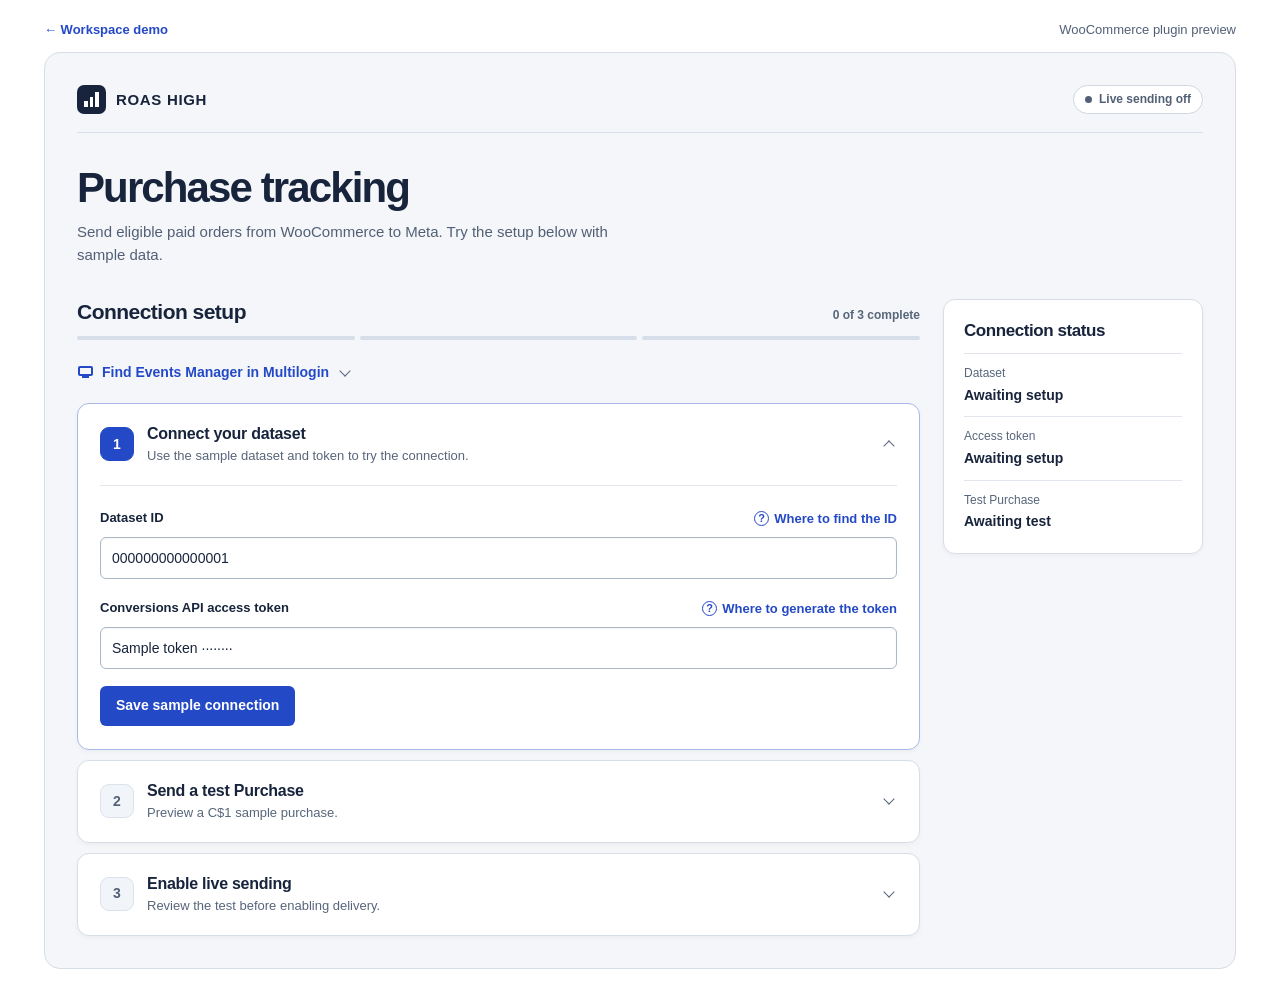
==== purchase-tracking/index.html @ a08dd2e5 "Link the workspace demo to the WooCommerce purchase tracking preview" ====
<!doctype html>
<html lang="en">
<head>
  <meta charset="utf-8">
  <meta name="viewport" content="width=device-width, initial-scale=1">
  <meta http-equiv="Content-Security-Policy" content="default-src 'self'; connect-src 'none'; object-src 'none'; form-action 'none'; base-uri 'none'">
  <meta name="description" content="Try ROAS HIGH Purchase tracking for WooCommerce with a sample dataset.">
  <title>Purchase tracking demo · ROAS HIGH</title>
  <link rel="stylesheet" href="./dashboard.css">
  <link rel="stylesheet" href="./preview.css">
  <script src="./preview.js" defer></script>
</head>
<body>
  <nav class="preview-nav" aria-label="Demo navigation">
    <a href="../#demo"><span aria-hidden="true">←</span> Workspace demo</a>
    <span>WooCommerce plugin preview</span>
  </nav>
  <main class="wrap rh-app">
    <header class="rh-mast">
      <span class="rh-brand"><span class="rh-logo" aria-hidden="true"><i></i><i></i><i></i></span> ROAS HIGH</span>
      <span class="rh-live-pill"><i aria-hidden="true"></i><span id="sending-status">Live sending off</span></span>
    </header>
    <div class="rh-heading">
      <h1>Purchase tracking</h1>
      <p>Send eligible paid orders from WooCommerce to Meta. Try the setup below with sample data.</p>
    </div>
    <noscript><p class="rh-notice">Enable JavaScript to try the three setup steps.</p></noscript>
    <div class="rh-layout">
      <section class="rh-flow" aria-labelledby="setup-title">
        <div class="rh-section-head">
          <h2 id="setup-title">Connection setup</h2>
          <span class="rh-count" role="status">0 of 3 complete</span>
        </div>
        <div class="rh-progress" aria-hidden="true"><i></i><i></i><i></i></div>
        <details class="rh-profile-guide">
          <summary><span class="monitor" aria-hidden="true"></span>Find Events Manager in Multilogin<span class="rh-chevron" aria-hidden="true"></span></summary>
          <div class="rh-guide-body">
            <p>In Multilogin, select <strong>Browser</strong>, open your assigned folder and start your profile. Paste this address into a tab inside that profile. Choose your client’s dataset and keep WordPress open in another tab.</p>
            <div class="rh-guide-address">
              <input class="rh-input" id="events-address" type="text" readonly aria-label="Events Manager address" value="https://business.facebook.com/events_manager2/">
              <button class="rh-button rh-secondary" id="copy-address" type="button">Copy address</button>
            </div>
            <span class="rh-copy-status" id="copy-status" role="status"></span>
          </div>
        </details>
        <details class="rh-step is-current" open>
          <summary><span class="rh-step-no">1</span><span class="rh-step-title"><strong>Connect your dataset</strong><small>Use the sample dataset and token to try the connection.</small></span><span class="rh-chevron" aria-hidden="true"></span></summary>
          <div class="rh-step-body">
            <div class="rh-field">
              <div class="rh-field-head">
                <label for="dataset">Dataset ID</label>
                <details class="rh-help"><summary>Where to find the ID</summary><div class="rh-help-content">In Events Manager, open <strong>Data sources</strong>, select the store’s dataset and copy the <strong>Dataset ID</strong> from <strong>Settings</strong>.</div></details>
              </div>
              <input class="rh-input" id="dataset" readonly value="000000000000001">
            </div>
            <div class="rh-field">
              <div class="rh-field-head">
                <label for="token">Conversions API access token</label>
                <details class="rh-help"><summary>Where to generate the token</summary><div class="rh-help-content">In the same dataset’s <strong>Settings</strong>, find <strong>Conversions API</strong> and choose <strong>Generate access token</strong> under manual setup. Enter it in the installed WordPress plugin.</div></details>
              </div>
              <input class="rh-input" id="token" readonly value="Sample token ········">
            </div>
            <button class="rh-button rh-primary" type="button" id="connect">Save sample connection</button>
          </div>
        </details>
        <details class="rh-step">
          <summary><span class="rh-step-no">2</span><span class="rh-step-title"><strong>Send a test Purchase</strong><small>Preview a C$1 sample purchase.</small></span><span class="rh-chevron" aria-hidden="true"></span></summary>
          <div class="rh-step-body">
            <div class="rh-field">
              <div class="rh-field-head">
                <label for="test-code">Test event code</label>
                <details class="rh-help"><summary>Where to find the test code</summary><div class="rh-help-content">Open the same dataset’s <strong>Test events</strong> tab in Multilogin. Look under <strong>server events</strong> for the code beginning with TEST.</div></details>
              </div>
              <input class="rh-input" id="test-code" readonly value="TESTDEMO">
            </div>
            <p class="rh-field-hint" id="test-hint">Save the sample connection in step 1 to unlock the test.</p>
            <button class="rh-button rh-primary" type="button" id="test" disabled>Simulate test Purchase</button>
          </div>
        </details>
        <details class="rh-step">
          <summary><span class="rh-step-no">3</span><span class="rh-step-title"><strong>Enable live sending</strong><small>Review the test before enabling delivery.</small></span><span class="rh-chevron" aria-hidden="true"></span></summary>
          <div class="rh-step-body">
            <p id="review-hint">Finish the sample test in step 2 to unlock this step.</p>
            <label class="rh-check"><input type="checkbox" id="reviewed" disabled><span>I reviewed the sample Purchase.</span></label>
            <button class="rh-button rh-primary" type="button" id="enable" disabled>Enable in preview</button>
            <button class="rh-button rh-secondary" type="button" id="restart" hidden>Restart demo</button>
          </div>
        </details>
      </section>
      <aside class="rh-aside" aria-labelledby="status-title">
        <section class="rh-card">
          <h2 id="status-title">Connection status</h2>
          <dl class="rh-details-list">
            <div><dt>Dataset</dt><dd id="dataset-status">Awaiting setup</dd></div>
            <div><dt>Access token</dt><dd id="token-status">Awaiting setup</dd></div>
            <div><dt>Test Purchase</dt><dd id="test-status">Awaiting test</dd></div>
          </dl>
        </section>
      </aside>
    </div>
  </main>
</body>
</html>
---- purchase-tracking/dashboard.css ----
/* The container follows the available WordPress content area, including its sidebar. */
.wrap.rh-app {
	--rh-ink: #17243b;
	--rh-secondary: #526076;
	--rh-muted: #58667b;
	--rh-border: #d7dee7;
	--rh-surface: #fff;
	--rh-canvas: #f4f6f9;
	--rh-accent: #2449c7;
	--rh-accent-dark: #193da7;
	--rh-accent-light: #edf2ff;
	--rh-green: #166345;
	--rh-green-light: #e8f5ed;
	--rh-shadow: 0 2px 5px rgba(23, 36, 59, .04);
	container: rh-dashboard / inline-size;
	box-sizing: border-box;
	max-width: 1192px;
	margin: 16px 20px 40px 0;
	padding: clamp(14px, 2.5vw, 36px);
	border: 1px solid var(--rh-border);
	border-radius: 16px;
	background: var(--rh-canvas);
	color: var(--rh-ink);
	font: 400 14px/1.55 Inter, -apple-system, BlinkMacSystemFont, "Segoe UI", sans-serif;
	overflow-wrap: anywhere;
}

.rh-app *, .rh-app *::before, .rh-app *::after { box-sizing: border-box; }
.rh-app p { margin: 0 0 12px; color: var(--rh-secondary); font: inherit; }
.rh-app p:last-child { margin-bottom: 0; }
.rh-app h2, .rh-app h3 {
	margin: 0;
	color: var(--rh-ink);
	font-weight: 650;
	line-height: 1.25;
	letter-spacing: -.025em;
}
.rh-app h2 { font-size: 21px; }
.rh-app h3 { font-size: 17px; }
.rh-app a { color: var(--rh-accent); text-underline-offset: 3px; }
.rh-app a:hover { color: var(--rh-accent-dark); }
.rh-app :focus-visible {
	outline: 3px solid var(--rh-accent);
	outline-offset: 3px;
	box-shadow: none;
}

.rh-app .rh-mast {
	display: flex;
	align-items: center;
	justify-content: space-between;
	flex-wrap: wrap;
	gap: 10px;
	padding-bottom: 18px;
	border-bottom: 1px solid var(--rh-border);
}
.rh-app .rh-brand {
	display: inline-flex;
	align-items: center;
	gap: 10px;
	color: var(--rh-ink);
	font-size: 15px;
	font-weight: 750;
	letter-spacing: .045em;
	line-height: 1.2;
}
.rh-app .rh-logo {
	display: inline-flex;
	align-items: flex-end;
	justify-content: center;
	gap: 2px;
	width: 29px;
	height: 29px;
	padding: 7px;
	border-radius: 7px;
	background: var(--rh-ink);
}
.rh-app .rh-logo i { flex: 1; height: 40%; background: #fff; }
.rh-app .rh-logo i:nth-child(2) { height: 70%; }
.rh-app .rh-logo i:last-child { height: 100%; }
.rh-app .rh-live-pill {
	display: inline-flex;
	align-items: center;
	gap: 7px;
	padding: 4px 11px;
	border: 1px solid #cfd7e1;
	border-radius: 99px;
	background: #fff;
	color: var(--rh-secondary);
	font-size: 12px;
	font-weight: 600;
}
.rh-app .rh-live-pill i { width: 7px; height: 7px; border-radius: 50%; background: currentColor; }
.rh-app .rh-live-pill.is-live { background: var(--rh-green-light); border-color: #b4dac4; color: var(--rh-green); }
.rh-app .rh-heading { margin: 26px 0; }
.rh-app .rh-heading h1 {
	margin: 0;
	padding: 0;
	color: var(--rh-ink);
	font-size: clamp(29px, 5cqi, 42px);
	font-weight: 650;
	line-height: 1.1;
	letter-spacing: -.045em;
}
.rh-app .rh-heading p { max-width: 68ch; margin-top: 9px; font-size: 15px; }

.rh-app .rh-layout { display: grid; align-items: start; gap: 22px; }
.rh-app .rh-flow, .rh-app .rh-aside { min-width: 0; }
.rh-app .rh-section-head {
	display: flex;
	align-items: baseline;
	justify-content: space-between;
	flex-wrap: wrap;
	gap: 4px 12px;
}
.rh-app .rh-count { color: var(--rh-muted); font-size: 12px; font-weight: 600; font-variant-numeric: tabular-nums; }
.rh-app .rh-progress { display: flex; gap: 5px; margin: 11px 0 17px; }
.rh-app .rh-progress i { flex: 1; height: 4px; background: #d6dfe9; border-radius: 3px; }
.rh-app .rh-progress i.is-done { background: var(--rh-accent); }

.rh-app .rh-step,
.rh-app .rh-card,
.rh-app .rh-diagnostics {
	border: 1px solid var(--rh-border);
	border-radius: 12px;
	background: var(--rh-surface);
	box-shadow: var(--rh-shadow);
}
.rh-app .rh-step + .rh-step { margin-top: 10px; }
.rh-app .rh-step.is-current { border-color: #a8b9e7; }
.rh-app .rh-step > summary {
	display: grid;
	grid-template-columns: auto minmax(0, 1fr) auto;
	align-items: center;
	gap: 13px;
	padding: 17px;
	border-radius: 11px;
	cursor: pointer;
	list-style: none;
}
.rh-app summary::-webkit-details-marker { display: none; }
.rh-app .rh-step > summary:hover,
.rh-app .rh-diagnostics > summary:hover { background: #f7f9fc; }
.rh-app .rh-step[open] > summary { border-radius: 11px 11px 0 0; }
.rh-app .rh-step-no {
	display: inline-grid;
	place-items: center;
	min-width: 34px;
	height: 34px;
	padding-inline: 4px;
	border: 1px solid #dbe2eb;
	border-radius: 9px;
	background: #f1f4f8;
	color: var(--rh-secondary);
	font-size: 14px;
	font-weight: 700;
	font-variant-numeric: tabular-nums;
}
.rh-app .rh-step.is-current .rh-step-no { border-color: var(--rh-accent); background: var(--rh-accent); color: #fff; }
.rh-app .rh-step.is-done .rh-step-no { border-color: #cbe3d5; background: var(--rh-green-light); color: var(--rh-green); }
.rh-app .rh-step-title strong { display: block; font-size: 16px; font-weight: 650; line-height: 1.32; letter-spacing: -.016em; }
.rh-app .rh-step-title small { display: block; margin-top: 3px; color: var(--rh-muted); font-size: 13px; line-height: 1.45; }
.rh-app .rh-chevron {
	display: block;
	width: 8px;
	height: 8px;
	margin-inline: 4px;
	border: solid var(--rh-muted);
	border-width: 0 1.7px 1.7px 0;
	transform: translateY(-2px) rotate(45deg);
}
.rh-app details[open] > summary .rh-chevron { transform: translateY(2px) rotate(225deg); }
.rh-app .rh-step-body { margin-inline: 17px; padding-block: 17px 20px; border-top: 1px solid #e2e7ed; }
.rh-app .rh-step-body > :first-child, .rh-app .rh-card > :first-child { margin-top: 0; }
.rh-app .rh-step-body > :last-child, .rh-app .rh-card > :last-child { margin-bottom: 0; }
.rh-app .rh-field { min-width: 0; margin-bottom: 17px; }
.rh-app .rh-field-head { display: flex; align-items: baseline; justify-content: space-between; flex-wrap: wrap; gap: 3px 12px; }
.rh-app .rh-field label, .rh-app .rh-field-head label { color: var(--rh-ink); font-size: 13px; font-weight: 630; }
.rh-app .rh-input {
	display: block;
	width: 100%;
	max-width: 100%;
	min-height: 42px;
	margin: 5px 0 0;
	padding: 8px 11px;
	border: 1px solid #aab7c7;
	border-radius: 6px;
	background: #fff;
	box-shadow: inset 0 1px 2px rgba(23, 36, 59, .035);
	color: var(--rh-ink);
	font: inherit;
	line-height: 1.45;
}
.rh-app .rh-input::placeholder { color: #64748a; opacity: 1; }
.rh-app .rh-input:focus { border-color: var(--rh-accent); outline: 2px solid var(--rh-accent); outline-offset: 1px; box-shadow: none; }
.rh-app textarea.rh-input { min-height: 75px; resize: vertical; }
.rh-app .rh-field-hint, .rh-app .rh-muted { color: var(--rh-muted); font-size: 13px; }
.rh-app .rh-field-hint { margin: 5px 0 0; }
.rh-app .rh-help { min-width: 0; }
.rh-app .rh-help > summary,
.rh-app .rh-help-link { width: fit-content; max-width: 100%; color: var(--rh-accent); font-size: 13px; font-weight: 550; cursor: pointer; }
.rh-app .rh-help > summary { list-style: none; text-decoration: underline; text-underline-offset: 3px; }
.rh-app .rh-help-content {
	margin: 8px 0 12px;
	padding: 12px 14px;
	border-left: 3px solid #bdcbed;
	border-radius: 0 5px 5px 0;
	background: #f4f7fc;
	color: var(--rh-secondary);
	font-size: 13px;
}
.rh-app .rh-field-head:has(.rh-help[open]) .rh-help { flex-basis: 100%; }
.rh-app .rh-help-content p { margin-bottom: 6px; }
.rh-app .rh-help-content p:last-child { margin-bottom: 0; }
.rh-app .rh-help-content ol, .rh-app .rh-help-content ul { margin: 6px 0; padding-inline-start: 20px; }
.rh-app .rh-help-content li { margin: 3px 0; }

.rh-app .rh-action-row, .rh-app .rh-inline-form { display: flex; flex-wrap: wrap; align-items: center; gap: 9px 12px; }
.rh-app .rh-inline-form { align-items: flex-end; }
.rh-app .rh-inline-form label { min-width: 0; max-width: 100%; font-weight: 600; }
.rh-app .rh-inline-form .rh-field { flex: 1; min-width: min(155px, 100%); margin: 0; }
.rh-app .rh-button {
	display: inline-flex;
	align-items: center;
	justify-content: center;
	gap: 7px;
	max-width: 100%;
	min-height: 40px;
	margin: 0;
	padding: 8px 15px;
	border: 1px solid transparent;
	border-radius: 6px;
	font-family: inherit;
	font-size: 14px;
	font-weight: 600;
	line-height: 1.4;
	text-align: center;
	text-decoration: none;
	white-space: normal;
	cursor: pointer;
}
.rh-app .rh-primary { background: var(--rh-accent); color: #fff; }
.rh-app .rh-primary:hover { background: var(--rh-accent-dark); color: #fff; }
.rh-app .rh-secondary { border-color: #b9c4d3; background: white; color: var(--rh-ink); }
.rh-app .rh-secondary:hover { border-color: #7d8da4; background: #f3f6fa; color: var(--rh-ink); }
.rh-app .rh-button:disabled, .rh-app .rh-button[aria-disabled="true"] { background: #e5e9ef; border-color: #d8dfe8; color: #5d6879; cursor: default; }
.rh-app .rh-check {
	display: flex;
	align-items: flex-start;
	gap: 9px;
	margin-block: 12px;
	color: var(--rh-secondary);
	font-size: 14px;
	cursor: pointer;
}
.rh-app .rh-check input[type="checkbox"] { flex: 0 0 auto; margin: 3px 0 0; accent-color: var(--rh-accent); }

.rh-app .rh-aside { display: grid; gap: 12px; align-content: start; }
.rh-app .rh-card { padding: 20px; }
.rh-app .rh-card h2, .rh-app .rh-card h3 { margin-block: 0 12px; font-size: 17px; }
.rh-app .rh-card p { font-size: 13px; }
.rh-app .rh-card-icon {
	display: inline-grid;
	place-items: center;
	width: 33px;
	height: 33px;
	margin: 0 0 12px;
	border-radius: 8px;
	background: var(--rh-accent-light);
	color: var(--rh-accent);
	font-size: 18px;
}
.rh-app .rh-details-list { margin: 6px 0 0; }
.rh-app .rh-details-list > div { padding-block: 10px; border-top: 1px solid #e1e6ec; }
.rh-app .rh-details-list > div:last-child { padding-bottom: 0; }
.rh-app .rh-details-list dt { margin: 0; color: var(--rh-muted); font-size: 12px; }
.rh-app .rh-details-list dd { margin: 2px 0 0; color: var(--rh-ink); font-size: 14px; font-weight: 600; }
.rh-app .rh-receipt, .rh-app .rh-note, .rh-app .rh-notice {
	margin: 12px 0;
	padding: 11px 14px;
	border: 1px solid #cbd8ec;
	border-radius: 7px;
	background: #f0f5fc;
	color: #344a68;
	font-size: 13px;
}
.rh-app .rh-receipt { background: #f5f7fa; border-color: var(--rh-border); }
.rh-app .rh-receipt code, .rh-app .rh-diagnostic-body code { white-space: normal; overflow-wrap: anywhere; }
.rh-app .rh-notice { margin: 0 0 16px; border-inline-start: 3px solid var(--rh-accent); }
.rh-app .rh-diagnostics { margin-top: 18px; }
.rh-app .rh-diagnostics > summary {
	display: flex;
	align-items: center;
	justify-content: space-between;
	gap: 10px;
	padding: 14px 17px;
	border-radius: 11px;
	color: var(--rh-ink);
	font-size: 14px;
	font-weight: 600;
	list-style: none;
	cursor: pointer;
}
.rh-app .rh-diagnostic-body { margin-inline: 17px; padding-block: 16px 18px; border-top: 1px solid #e2e7ed; }
.rh-app .rh-diagnostic-body > :last-child { margin-bottom: 0; }
.rh-app .rh-skiplink:not(:focus) { position: absolute; width: 1px; height: 1px; overflow: hidden; clip-path: inset(50%); }

@container rh-dashboard (min-width: 560px) {
	.rh-app .rh-heading { margin-block: 32px; }
	.rh-app .rh-step > summary { padding: 19px 22px; }
	.rh-app .rh-step-body { margin-inline: 22px; padding-block: 20px 23px; }
}
@container rh-dashboard (min-width: 760px) {
	.rh-app .rh-layout { grid-template-columns: minmax(0, 1fr) 260px; gap: 23px; }
}
@container rh-dashboard (max-width: 365px) {
	.rh-app .rh-mast { gap: 7px; padding-bottom: 13px; }
	.rh-app .rh-step > summary { gap: 9px; padding: 14px 12px; }
	.rh-app .rh-step-body, .rh-app .rh-diagnostic-body { margin-inline: 12px; }
	.rh-app .rh-step-no { min-width: 29px; height: 29px; }
	.rh-app .rh-card { padding: 15px; }
}
@media (max-width: 782px) {
	.wrap.rh-app { margin: 12px 10px 25px 0; padding: 14px; border-radius: 12px; }
	.rh-app .rh-button { min-height: 44px; }
	.rh-app .rh-input { min-height: 44px; font-size: 16px; }
}

.rh-app .rh-field-head .rh-help > summary {
	display: flex;
	align-items: center;
	gap: 5px;
	min-height: 26px;
	text-decoration: none;
}
.rh-app .rh-field-head .rh-help > summary:hover { text-decoration: underline; }
.rh-app .rh-field-head .rh-help > summary::before {
	content: "?";
	display: inline-grid;
	place-items: center;
	width: 15px;
	height: 15px;
	border: 1px solid currentColor;
	border-radius: 50%;
	font-size: 11px;
	line-height: 1;
}
.rh-app .rh-field-head .rh-help[open] { flex-basis: 100%; }
.rh-app .rh-field-hint + .rh-button { margin-top: 12px; }
.rh-app .rh-receipt pre, .rh-app .rh-diagnostic-body pre { white-space: pre-wrap; overflow-wrap: anywhere; }
.rh-app .rh-inline-form { display: block; margin-bottom: 18px; }
.rh-app .rh-inline-form .rh-input { width: min(180px, 100%); margin: 0; }
.rh-app .rh-inline-form .rh-action-row { margin-top: 6px; }

.rh-app .rh-profile-guide { margin: 0 0 14px; color: var(--rh-secondary); }
.rh-app .rh-profile-guide > summary {
	display: flex;
	width: fit-content;
	align-items: center;
	gap: 8px;
	min-height: 32px;
	color: var(--rh-accent);
	cursor: pointer;
	font-weight: 600;
	list-style: none;
}
.rh-app .rh-profile-guide > summary:hover { text-decoration: underline; }
.rh-app .rh-profile-guide .dashicons { font-size: 18px; }
.rh-app .rh-guide-body { padding: 12px 15px; border-inline-start: 3px solid #bdcbed; }
.rh-app .rh-guide-body ol { margin: 0 0 12px; padding-inline-start: 1.5em; }
.rh-app .rh-guide-body li + li { margin-top: 6px; }
.rh-app .rh-guide-address { display: flex; flex-wrap: wrap; align-items: center; gap: 8px; }
.rh-app .rh-guide-address .rh-input { flex: 1 1 23em; min-width: 0; margin: 0; font-size: 13px; }
.rh-app .rh-guide-address [hidden] { display: none; }
.rh-app .rh-copy-status:not(:empty) { display: block; margin-top: 6px; color: var(--rh-ink); }
.rh-app .rh-guide-body p { margin-top: 10px; font-size: 13px; }
---- purchase-tracking/preview.css ----
html { background: #fff; color-scheme: light; }
body { max-width: 1192px; margin: 0 auto; padding: 20px clamp(10px, 2.5vw, 32px); font-family: -apple-system, BlinkMacSystemFont, "Segoe UI", sans-serif; }
.preview-nav { display: flex; justify-content: space-between; align-items: center; flex-wrap: wrap; gap: 6px 16px; color: #526076; font-size: 13px; line-height: 1.5; }
.preview-nav a { color: #2449c7; text-decoration: none; font-weight: 600; }
.preview-nav a:hover { text-decoration: underline; }
.preview-nav a:focus-visible { outline: 3px solid #2449c7; outline-offset: 3px; }
.wrap.rh-app { margin: 12px 0 0; }
.rh-app [hidden] { display: none; }
.monitor { position: relative; display: inline-block; box-sizing: border-box; width: 15px; height: 10px; margin: 0 1px 3px; border: 2px solid currentColor; border-radius: 2px; }
.monitor::after { content: ""; position: absolute; top: 8px; left: 2px; width: 7px; height: 2px; background: currentColor; }
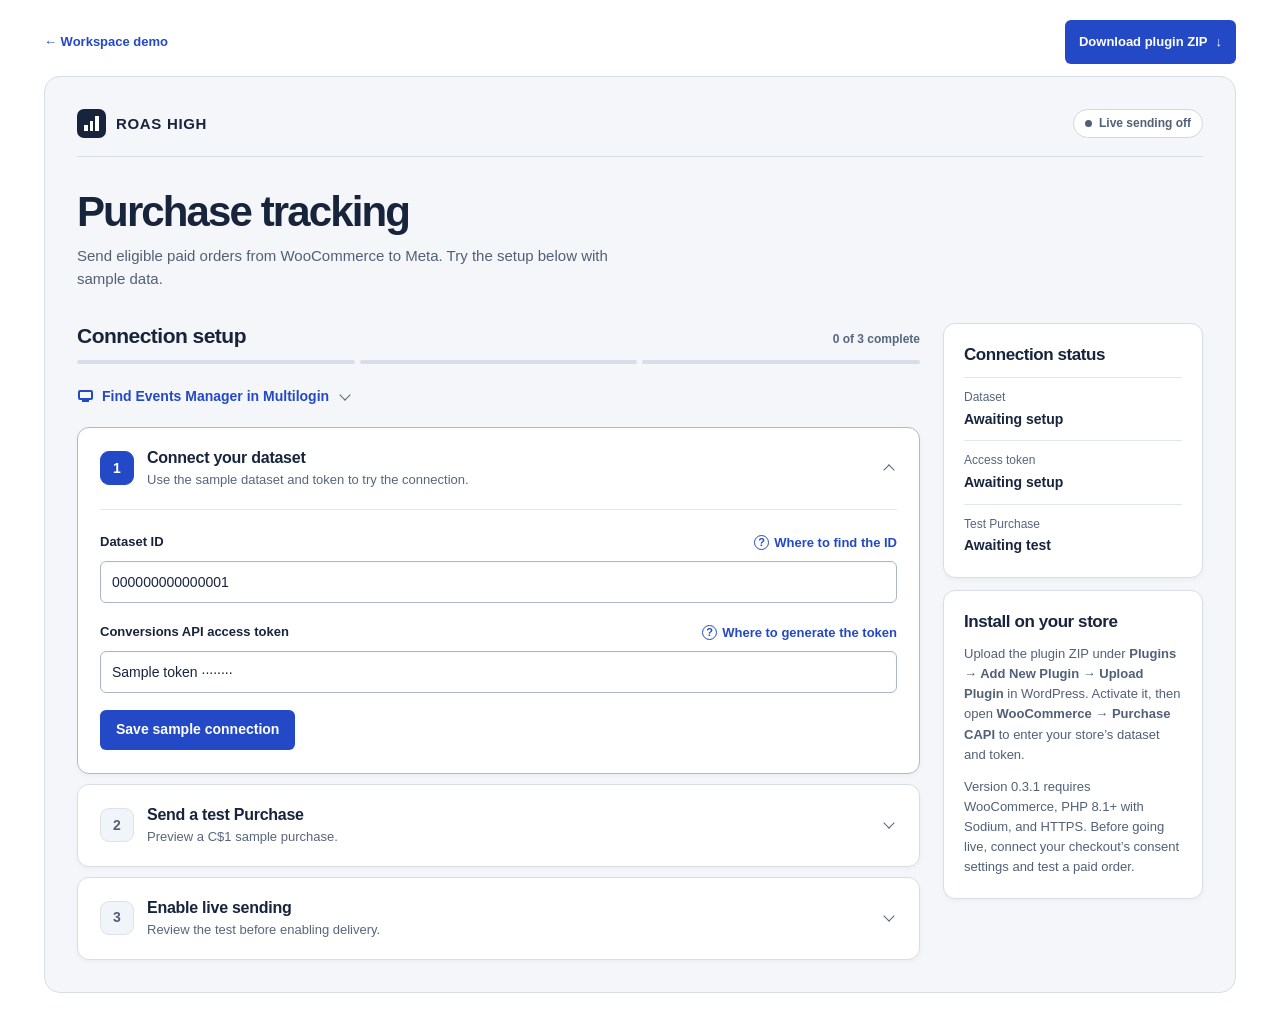
==== commit f4e0edc6: "Offer the tested plugin ZIP from the public dashboard demo" ====
--- a/purchase-tracking/index.html
+++ b/purchase-tracking/index.html
@@ -13,7 +13,7 @@
 <body>
   <nav class="preview-nav" aria-label="Demo navigation">
     <a href="../#demo"><span aria-hidden="true">←</span> Workspace demo</a>
-    <span>WooCommerce plugin preview</span>
+    <a class="download-plugin" href="https://github.com/mltoureK/roas-high-preview/releases/download/purchase-capi-v0.3.1/roas-high-purchase-capi-0.3.1.zip">Download plugin ZIP <span aria-hidden="true">↓</span></a>
   </nav>
   <main class="wrap rh-app">
     <header class="rh-mast">
@@ -96,6 +96,11 @@
             <div><dt>Test Purchase</dt><dd id="test-status">Awaiting test</dd></div>
           </dl>
         </section>
+        <section class="rh-card install-guide">
+          <h2>Install on your store</h2>
+          <p>Upload the plugin ZIP under <strong>Plugins → Add New Plugin → Upload Plugin</strong> in WordPress. Activate it, then open <strong>WooCommerce → Purchase CAPI</strong> to enter your store’s dataset and token.</p>
+          <p>Version 0.3.1 requires WooCommerce, PHP 8.1+ with Sodium, and HTTPS. Before going live, connect your checkout’s consent settings and test a paid order.</p>
+        </section>
       </aside>
     </div>
   </main>
--- a/purchase-tracking/preview.css
+++ b/purchase-tracking/preview.css
@@ -4,6 +4,8 @@
 .preview-nav a { color: #2449c7; text-decoration: none; font-weight: 600; }
 .preview-nav a:hover { text-decoration: underline; }
 .preview-nav a:focus-visible { outline: 3px solid #2449c7; outline-offset: 3px; }
+.preview-nav .download-plugin { display: inline-flex; align-items: center; gap: 8px; min-height: 44px; padding: 0 14px; background: #2449c7; color: white; border-radius: 6px; }
+.install-guide p { margin: 12px 0 0; line-height: 1.55; }
 .wrap.rh-app { margin: 12px 0 0; }
 .rh-app [hidden] { display: none; }
 .monitor { position: relative; display: inline-block; box-sizing: border-box; width: 15px; height: 10px; margin: 0 1px 3px; border: 2px solid currentColor; border-radius: 2px; }
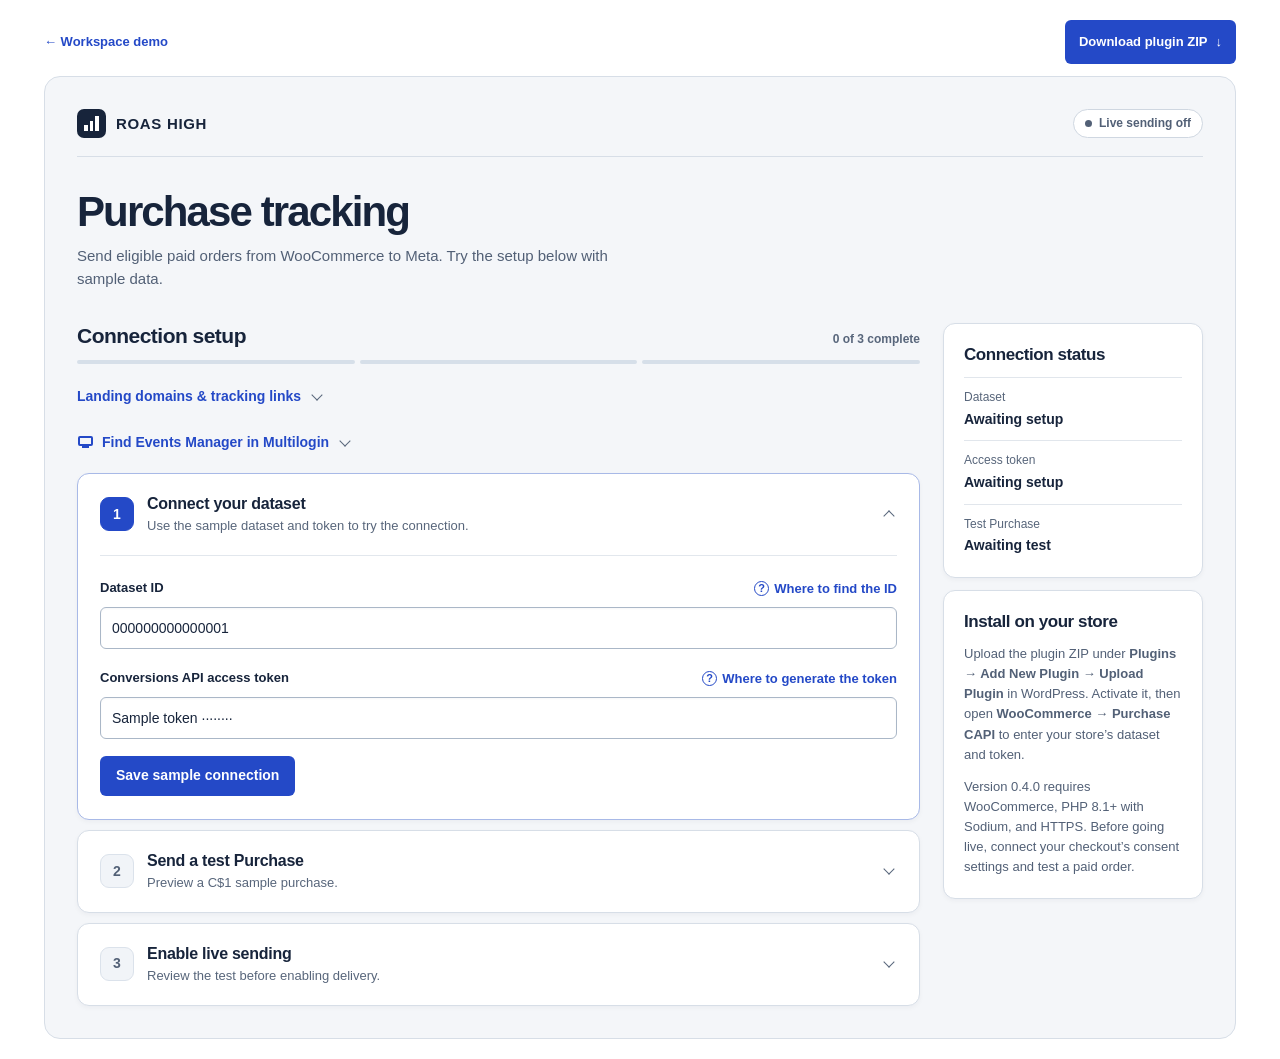
==== commit 6e81f466: "Show landing domain setup and link the 0.4.0 plugin" ====
--- a/purchase-tracking/index.html
+++ b/purchase-tracking/index.html
@@ -13,7 +13,7 @@
 <body>
   <nav class="preview-nav" aria-label="Demo navigation">
     <a href="../#demo"><span aria-hidden="true">←</span> Workspace demo</a>
-    <a class="download-plugin" href="https://github.com/mltoureK/roas-high-preview/releases/download/purchase-capi-v0.3.1/roas-high-purchase-capi-0.3.1.zip">Download plugin ZIP <span aria-hidden="true">↓</span></a>
+    <a class="download-plugin" href="https://github.com/mltoureK/roas-high-preview/releases/download/purchase-capi-v0.4.0/roas-high-purchase-capi-0.4.0.zip">Download plugin ZIP <span aria-hidden="true">↓</span></a>
   </nav>
   <main class="wrap rh-app">
     <header class="rh-mast">
@@ -32,6 +32,15 @@
           <span class="rh-count" role="status">0 of 3 complete</span>
         </div>
         <div class="rh-progress" aria-hidden="true"><i></i><i></i><i></i></div>
+        <details class="rh-profile-guide">
+          <summary>Landing domains &amp; tracking links<span class="rh-chevron" aria-hidden="true"></span></summary>
+          <div class="rh-guide-body">
+            <p>Choose a sample landing domain to see the link you would place on that page.</p>
+            <label>Landing domain <select id="sample-origin"><option>shop.example.com</option><option>example.com</option></select></label>
+            <label class="rh-field">Store link<input class="rh-input" readonly id="sample-link" value="https://store.example.com/checkout/?quote_entry_site=shop.example.com"></label>
+            <p>The installed plugin lets you send eligible purchases from all origins or only listed domains.</p>
+          </div>
+        </details>
         <details class="rh-profile-guide">
           <summary><span class="monitor" aria-hidden="true"></span>Find Events Manager in Multilogin<span class="rh-chevron" aria-hidden="true"></span></summary>
           <div class="rh-guide-body">
@@ -99,7 +108,7 @@
         <section class="rh-card install-guide">
           <h2>Install on your store</h2>
           <p>Upload the plugin ZIP under <strong>Plugins → Add New Plugin → Upload Plugin</strong> in WordPress. Activate it, then open <strong>WooCommerce → Purchase CAPI</strong> to enter your store’s dataset and token.</p>
-          <p>Version 0.3.1 requires WooCommerce, PHP 8.1+ with Sodium, and HTTPS. Before going live, connect your checkout’s consent settings and test a paid order.</p>
+          <p>Version 0.4.0 requires WooCommerce, PHP 8.1+ with Sodium, and HTTPS. Before going live, connect your checkout’s consent settings and test a paid order.</p>
         </section>
       </aside>
     </div>
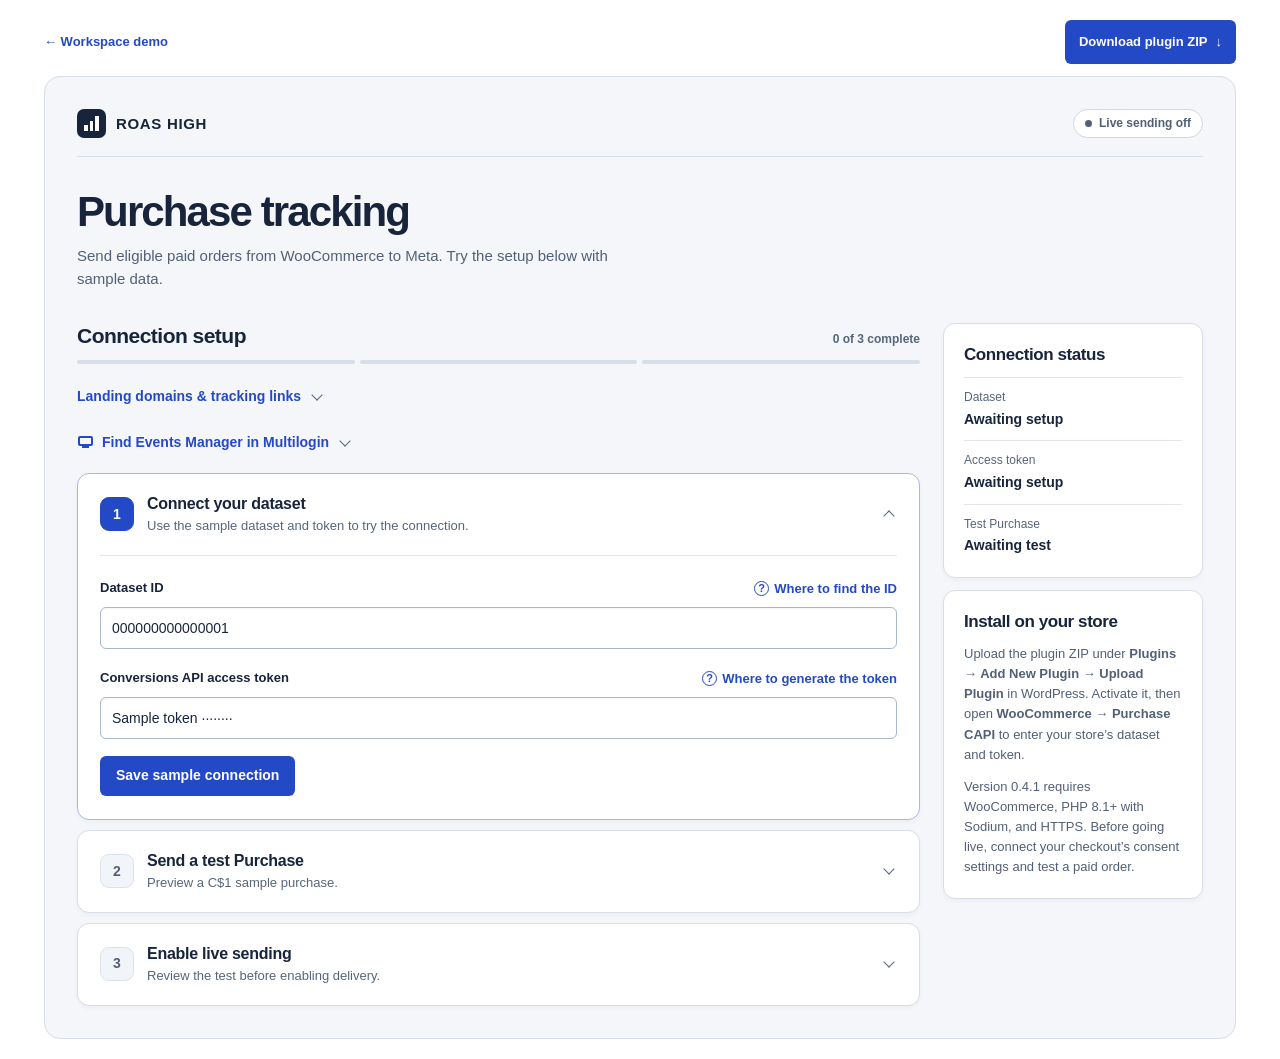
==== commit bf1c93c5: "Preview the live tracking link builder and distribute 0.4.1" ====
--- a/purchase-tracking/index.html
+++ b/purchase-tracking/index.html
@@ -8,12 +8,13 @@
   <title>Purchase tracking demo · ROAS HIGH</title>
   <link rel="stylesheet" href="./dashboard.css">
   <link rel="stylesheet" href="./preview.css">
+  <script src="./tracking-links.js" defer></script>
   <script src="./preview.js" defer></script>
 </head>
 <body>
   <nav class="preview-nav" aria-label="Demo navigation">
     <a href="../#demo"><span aria-hidden="true">←</span> Workspace demo</a>
-    <a class="download-plugin" href="https://github.com/mltoureK/roas-high-preview/releases/download/purchase-capi-v0.4.0/roas-high-purchase-capi-0.4.0.zip">Download plugin ZIP <span aria-hidden="true">↓</span></a>
+    <a class="download-plugin" href="https://github.com/mltoureK/roas-high-preview/releases/download/purchase-capi-v0.4.1/roas-high-purchase-capi-0.4.1.zip">Download plugin ZIP <span aria-hidden="true">↓</span></a>
   </nav>
   <main class="wrap rh-app">
     <header class="rh-mast">
@@ -35,9 +36,10 @@
         <details class="rh-profile-guide">
           <summary>Landing domains &amp; tracking links<span class="rh-chevron" aria-hidden="true"></span></summary>
           <div class="rh-guide-body">
-            <p>Choose a sample landing domain to see the link you would place on that page.</p>
-            <label>Landing domain <select id="sample-origin"><option>shop.example.com</option><option>example.com</option></select></label>
-            <label class="rh-field">Store link<input class="rh-input" readonly id="sample-link" value="https://store.example.com/checkout/?quote_entry_site=shop.example.com"></label>
+            <label class="rh-field">Landing domains · one per line<textarea class="rh-input" id="rh-domains" rows="2" maxlength="4096">shop.example.com</textarea></label>
+            <label class="rh-field">Store page the button should open<input class="rh-input" type="url" required id="rh-destination" value="https://store.example.com/checkout/" data-base="https://store.example.com/"></label>
+            <h3>Link for your squeeze-page button</h3>
+            <div id="rh-store-links"></div><p id="rh-link-status" role="status"></p>
             <p>The installed plugin lets you send eligible purchases from all origins or only listed domains.</p>
           </div>
         </details>
@@ -108,7 +110,7 @@
         <section class="rh-card install-guide">
           <h2>Install on your store</h2>
           <p>Upload the plugin ZIP under <strong>Plugins → Add New Plugin → Upload Plugin</strong> in WordPress. Activate it, then open <strong>WooCommerce → Purchase CAPI</strong> to enter your store’s dataset and token.</p>
-          <p>Version 0.4.0 requires WooCommerce, PHP 8.1+ with Sodium, and HTTPS. Before going live, connect your checkout’s consent settings and test a paid order.</p>
+          <p>Version 0.4.1 requires WooCommerce, PHP 8.1+ with Sodium, and HTTPS. Before going live, connect your checkout’s consent settings and test a paid order.</p>
         </section>
       </aside>
     </div>
